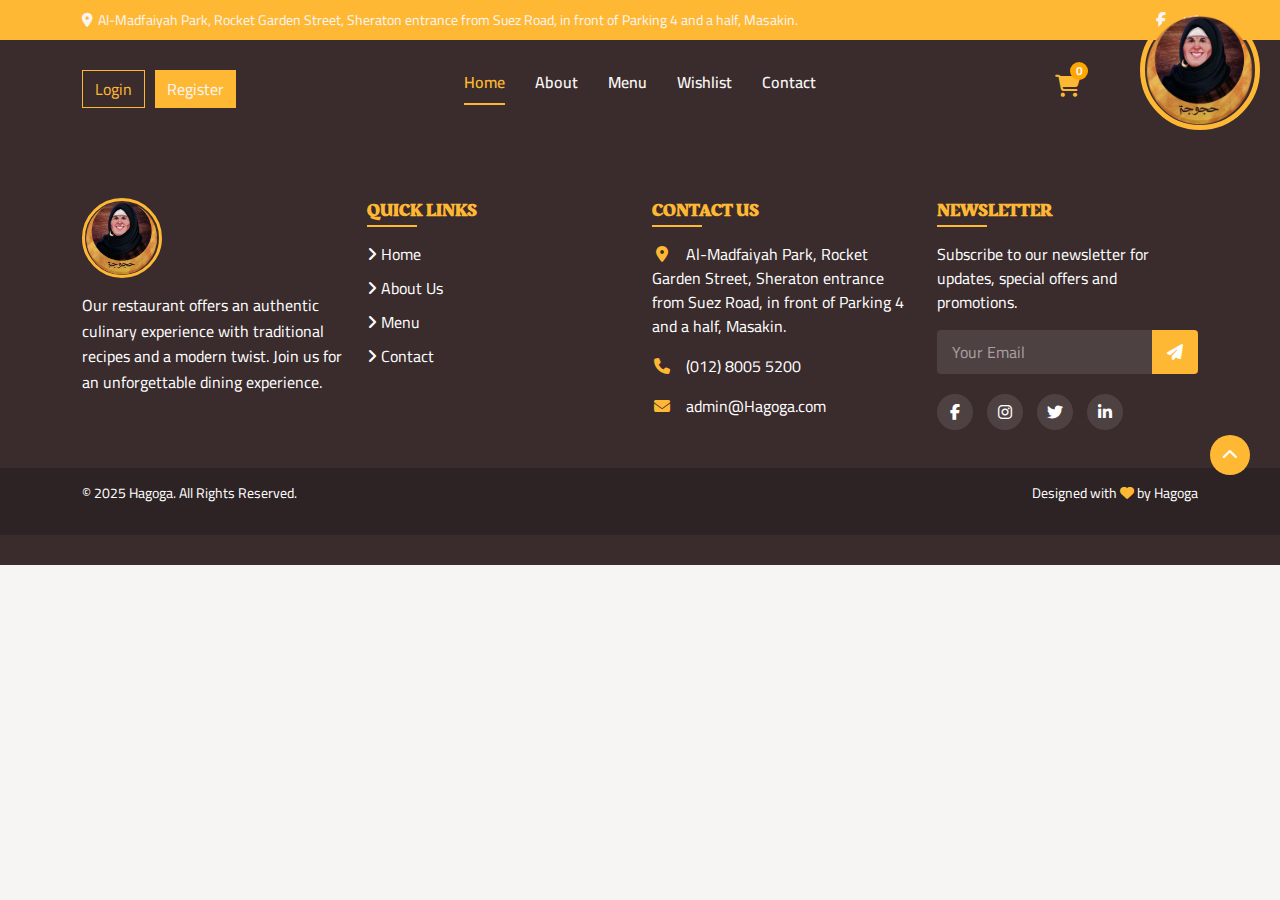
==== index.html @ effbf5b8 "added auth system, header and footer" ====
<!DOCTYPE html>
<html lang="en">
<head>
    <meta charset="UTF-8">
    <meta name="viewport" content="width=device-width, initial-scale=1.0">
    <title>Hagoga</title>
    <!-- Bootstrap CSS -->
    <link href="https://cdn.jsdelivr.net/npm/bootstrap@5.3.0-alpha1/dist/css/bootstrap.min.css" rel="stylesheet">
    <!-- Font Awesome -->
    <link rel="stylesheet" href="https://cdnjs.cloudflare.com/ajax/libs/font-awesome/6.4.0/css/all.min.css">
    <link rel="stylesheet" href="styles/index.css">
</head>
<body>
    <!-- Top Bar with Location and Social Icons -->
    <div class="top-bar">
        <div class="container">
            <div class="row align-items-center">
                <div class="col-md-10 col-sm-9 col-8">
                    <div class="location">
                        <i class="fas fa-map-marker-alt"></i>
                        <span>Al-Madfaiyah Park, Rocket Garden Street, Sheraton entrance from Suez Road, in front of Parking 4 and a half, Masakin.</span>
                    </div>
                </div>
                <div class="col-md-2 col-sm-3 col-4 text-end">
                    <div class="social-icons">
                        <a href="#"><i class="fab fa-facebook-f"></i></a>
                        <a href="#"><i class="fab fa-instagram"></i></a>
                    </div>
                </div>
            </div>
        </div>
    </div>

    <!-- Main Navigation -->
    <div class="main-nav">
      <div class="container">
          <div class="row">
              <div class="col-md-3 col-sm-12 text-start">
                  <div class="auth-buttons d-flex justify-content-md-start justify-content-center mb-md-0 mb-2">
                      <button class="btn home-login-btn">Login</button>
                      <button class="btn home-register-btn">Register</button>
                  </div>
              </div>
              <div class="col-md-6 col-sm-12 text-center position-relative">
                  <ul class="nav-links">
                      <li><a href="index.html" class="active">Home</a></li>
                      <li><a href="about.html">About</a></li>
                      <li><a href="menu.html">Menu</a></li>
                      <li><a href="wishlist.html">Wishlist</a></li>
                      <li><a href="#contact">Contact</a></li>
                  </ul>
              </div>
              <div class="col-md-3 col-sm-12 text-end">
                  <div class="d-flex justify-content-center mt-md-0 mt-2 utils-container">
                      <div class="cart-container">
                          <a href="checkout.html" class="cart-icon">
                              <i class="fas fa-shopping-cart"></i>
                              <span class="cart-count">0</span>
                          </a>
                      </div>
                  </div>
              </div>
          </div>
      </div>
        
        <!-- Logo positioned absolutely -->
        <div class="logo-container">
            <img src="assets/images/unnamed.png" alt="Restaurant Logo" class="logo-img">
        </div>
    </div>

    <footer class="footer">
      <div class="container">
          <div class="row">
              <!-- Logo and About -->
              <div class="col-lg-3 col-md-6 footer-column">
                  <div class="text-center text-md-start">
                      <img src="assets/images/unnamed.png" alt="Restaurant Logo" class="footer-logo">
                      <div class="footer-about">
                          Our restaurant offers an authentic culinary experience with traditional recipes and a modern twist. Join us for an unforgettable dining experience.
                      </div>
                  </div>
              </div>

              <!-- Quick Links -->
              <div class="col-lg-3 col-md-6 footer-column">
                  <h4 class="footer-heading">Quick Links</h4>
                  <ul class="footer-links">
                      <li><a href="#"><i class="fas fa-angle-right"></i> Home</a></li>
                      <li><a href="#"><i class="fas fa-angle-right"></i> About Us</a></li>
                      <li><a href="#"><i class="fas fa-angle-right"></i> Menu</a></li>
                      <li><a href="#"><i class="fas fa-angle-right"></i> Contact</a></li>
                  </ul>
              </div>

              <!-- Contact Information -->
              <div class="col-lg-3 col-md-6 footer-column">
                  <h4 class="footer-heading">Contact Us</h4>
                  <div class="contact-info">
                      <p>
                          <i class="fas fa-map-marker-alt"></i> Al-Madfaiyah Park, Rocket Garden Street, Sheraton entrance from Suez Road, in front of Parking 4 and a half, Masakin.
                      </p>
                      <p>
                          <i class="fas fa-phone"></i> (012) 8005 5200
                      </p>
                      <p>
                          <i class="fas fa-envelope"></i> admin@Hagoga.com
                      </p>
                  </div>
              </div>

              <!-- Newsletter -->
              <div class="col-lg-3 col-md-6 footer-column">
                  <h4 class="footer-heading">Newsletter</h4>
                  <p>Subscribe to our newsletter for updates, special offers and promotions.</p>
                  <div class="newsletter-form">
                      <input type="email" placeholder="Your Email">
                      <button type="submit"><i class="fas fa-paper-plane"></i></button>
                  </div>
                  <div class="social-links">
                      <a href="#"><i class="fab fa-facebook-f"></i></a>
                      <a href="#"><i class="fab fa-instagram"></i></a>
                      <a href="#"><i class="fab fa-twitter"></i></a>
                      <a href="#"><i class="fab fa-linkedin-in"></i></a>
                  </div>
              </div>
          </div>
      </div>

      <!-- Copyright Section -->
      <div class="copyright">
          <div class="container">
              <div class="row">
                  <div class="col-md-6 text-center text-md-start">
                      <p>&copy; 2025 Hagoga. All Rights Reserved.</p>
                  </div>
                  <div class="col-md-6 text-center text-md-end">
                      <p>Designed with <i class="fas fa-heart" style="color: var(--color-accent);"></i> by Hagoga</p>
                  </div>
              </div>
          </div>
      </div>

      <!-- Back to Top Button -->
      <a href="#" class="back-to-top">
          <i class="fas fa-chevron-up"></i>
      </a>
  </footer>

    <!-- Bootstrap JS Bundle with Popper -->
    <script src="https://cdn.jsdelivr.net/npm/bootstrap@5.3.0-alpha1/dist/js/bootstrap.bundle.min.js"></script>
</body>
</html>
---- styles/index.css ----
:root{
    --color-text: #262117;
    --color-background: #F7F5F3;
    --color-accent: #FFB833;
    --color-accent-dark: #FFA500;
    --color-secondary: #3A2C2D;
}

@font-face {
    font-family: 'Rakkas';
    src: url('../assets/fonts/Rakkas-Regular.ttf') format('truetype');
}

@font-face {
    font-family: 'Cairo';
    src: url('../assets/fonts/Cairo-VariableFont.ttf') format('truetype');
}

/* Top bar styles */
.top-bar {
    background-color: var(--color-accent);
    color: var(--color-background);
    padding: 8px 0;
    font-size: 14px;
}

.top-bar .location {
    display: flex;
    align-items: center;
}

.top-bar .location i {
    margin-right: 5px;
}

.top-bar .social-icons a {
    color: var(--color-background);
    margin-left: 15px;
    font-size: 16px;
}

/* Main navigation styles */
.main-nav {
    background-color: var(--color-secondary);
    padding: 30px 0;
    position: relative;
}

.nav-links {
    display: flex;
    justify-content: center;
    align-items: center;
    list-style: none;
    margin: 0;
    padding: 0;
}

.nav-links li {
    margin: 0 15px;
}

.nav-links a {
    color: var(--color-background);
    text-decoration: none;
    font-weight: 600;
    font-size: 16px;
    transition: color 0.3s;
}

.nav-links a:hover {
    color: var(--color-accent);
}

.nav-links a.active {
    color: var(--color-accent);
    position: relative;
}

.nav-links a.active::after {
    content: '';
    position: absolute;
    bottom: -8px;
    left: 0;
    width: 100%;
    height: 2px;
    background-color: var(--color-accent);
}

/* Authentication buttons */
.auth-buttons .btn {
    margin-right: 10px;
    border-radius: 0;
}

.home-login-btn {
    border: 1px solid var(--color-accent);
    color: var(--color-accent);
    background-color: transparent;
    border-radius: 8px;
}

.home-register-btn {
    background-color: var(--color-accent);
    color: var(--color-background);
    border: none;
    border-radius: 8px;
}

/* Logo styling */
.logo-container {
    position: absolute;
    right: 20px;
    top: -30px;
    z-index: 10;
}

.logo-img {
    width: 120px;
    height: 120px;
    border-radius: 50%;
    border: 5px solid var(--color-accent);
    object-fit: cover;
}

/* Responsive styles */
@media (max-width: 992px) {
    .nav-links {
        justify-content: flex-start;
    }

    .logo-container {
        right: 10px;
        top: -20px;
    }

    .logo-img {
        width: 70px;
        height: 70px;
    }
}

@media (max-width: 768px) {
    .top-bar {
        font-size: 12px;
    }

    .nav-links li {
        margin: 0 8px;
    }

    .nav-links a {
        font-size: 14px;
    }

    .auth-buttons .btn {
        font-size: 14px;
        padding: 5px 10px;
    }
}

@media (max-width: 576px) {
    .top-bar .location {
        font-size: 11px;
    }

    .nav-links {
        flex-wrap: wrap;
        justify-content: center;
    }

    .nav-links li {
        margin: 5px;
    }

    .auth-buttons {
        margin-top: 10px;
        display: flex;
        justify-content: center;
    }

    .logo-container {
        position: relative;
        display: flex;
        justify-content: center;
        top: 0;
        right: 0;
        margin-bottom: 10px;
    }
}

.auth-body {
    background: url('../assets/images/bg.jpg') center/cover no-repeat;
    margin: 0;
    padding: 0;
    display: flex;
    align-items: center;
    justify-content: center;
    height: 100vh;
    width: 100%;
}

body {
    font-family: 'Cairo', sans-serif;
    background-color: var(--color-background);
    color: var(--color-text);
    margin: 0;
    padding: 0;
}

h1, h2, h3, h4, h5, h6 {
    font-family: 'Rakkas', cursive;
    color: var(--color-secondary);
}

.footer {
    background-color: var(--color-secondary);
    color: white;
    padding: 60px 0 30px;
    position: relative;
}

.footer-logo {
    width: 80px;
    height: 80px;
    border-radius: 50%;
    border: 3px solid var(--color-accent);
    object-fit: cover;
    margin-bottom: 15px;
}

.footer-heading {
    color: var(--color-accent);
    font-weight: 700;
    margin-bottom: 20px;
    font-size: 18px;
    text-transform: uppercase;
    position: relative;
    display: inline-block;
}

.footer-heading::after {
    content: '';
    position: absolute;
    bottom: -5px;
    left: 0;
    width: 50px;
    height: 2px;
    background-color: var(--color-accent);
}

.footer-links {
    list-style: none;
    padding: 0;
    margin: 0;
}

.footer-links li {
    margin-bottom: 10px;
}

.footer-links a {
    color: white;
    text-decoration: none;
    transition: color 0.3s;
}

.footer-links a:hover {
    color: var(--color-accent);
    text-decoration: none;
}

.contact-info {
    margin-bottom: 20px;
}

.contact-info i {
    color: var(--color-accent);
    margin-right: 10px;
    width: 20px;
    text-align: center;
}

.social-links {
    margin-top: 20px;
}

.social-links a {
    display: inline-block;
    width: 36px;
    height: 36px;
    background-color: rgba(255, 255, 255, 0.1);
    color: white;
    border-radius: 50%;
    text-align: center;
    line-height: 36px;
    margin-right: 10px;
    transition: all 0.3s;
}

.social-links a:hover {
    background-color: var(--color-accent);
    color: var(--color-secondary);
}

.copyright {
    background-color: rgba(0, 0, 0, 0.2);
    padding: 15px 0;
    margin-top: 30px;
    font-size: 14px;
}

.back-to-top {
    position: absolute;
    right: 30px;
    bottom: 90px;
    width: 40px;
    height: 40px;
    background-color: var(--color-accent);
    color: white;
    border-radius: 50%;
    display: flex;
    justify-content: center;
    align-items: center;
    cursor: pointer;
    transition: all 0.3s;
    text-decoration: none;
}

.back-to-top:hover {
    background-color: var(--color-accent-dark);
    transform: translateY(-5px);
}

.footer-about {
    margin-bottom: 20px;
    line-height: 1.6;
}

.newsletter-form {
    position: relative;
    margin-top: 15px;
}

.newsletter-form input {
    width: 100%;
    padding: 10px 15px;
    border: none;
    border-radius: 4px;
    background-color: rgba(255, 255, 255, 0.1);
    color: white;
}

.newsletter-form input::placeholder {
    color: rgba(255, 255, 255, 0.5);
}

.newsletter-form button {
    position: absolute;
    right: 0;
    top: 0;
    height: 100%;
    padding: 0 15px;
    background-color: var(--color-accent);
    border: none;
    border-top-right-radius: 4px;
    border-bottom-right-radius: 4px;
    color: white;
    cursor: pointer;
    transition: background-color 0.3s;
}

.newsletter-form button:hover {
    background-color: var(--color-accent-dark);
}

@media (max-width: 768px) {
    .footer-column {
        margin-bottom: 30px;
    }
    
    .back-to-top {
        right: 15px;
        bottom: 80px;
    }
}

/* Cart icon styling */
.cart-container {
    position: relative;
}

.cart-icon {
    color: var(--color-accent);
    font-size: 22px;
    cursor: pointer;
    transition: color 0.3s;
}

.cart-icon:hover {
    color: var(--color-accent);
}

.cart-count {
    position: absolute;
    top: -8px;
    right: -8px;
    background-color: var(--color-accent-dark);
    color: var(--color-background);
    font-size: 12px;
    width: 18px;
    height: 18px;
    border-radius: 50%;
    display: flex;
    justify-content: center;
    align-items: center;
    font-weight: bold;
}
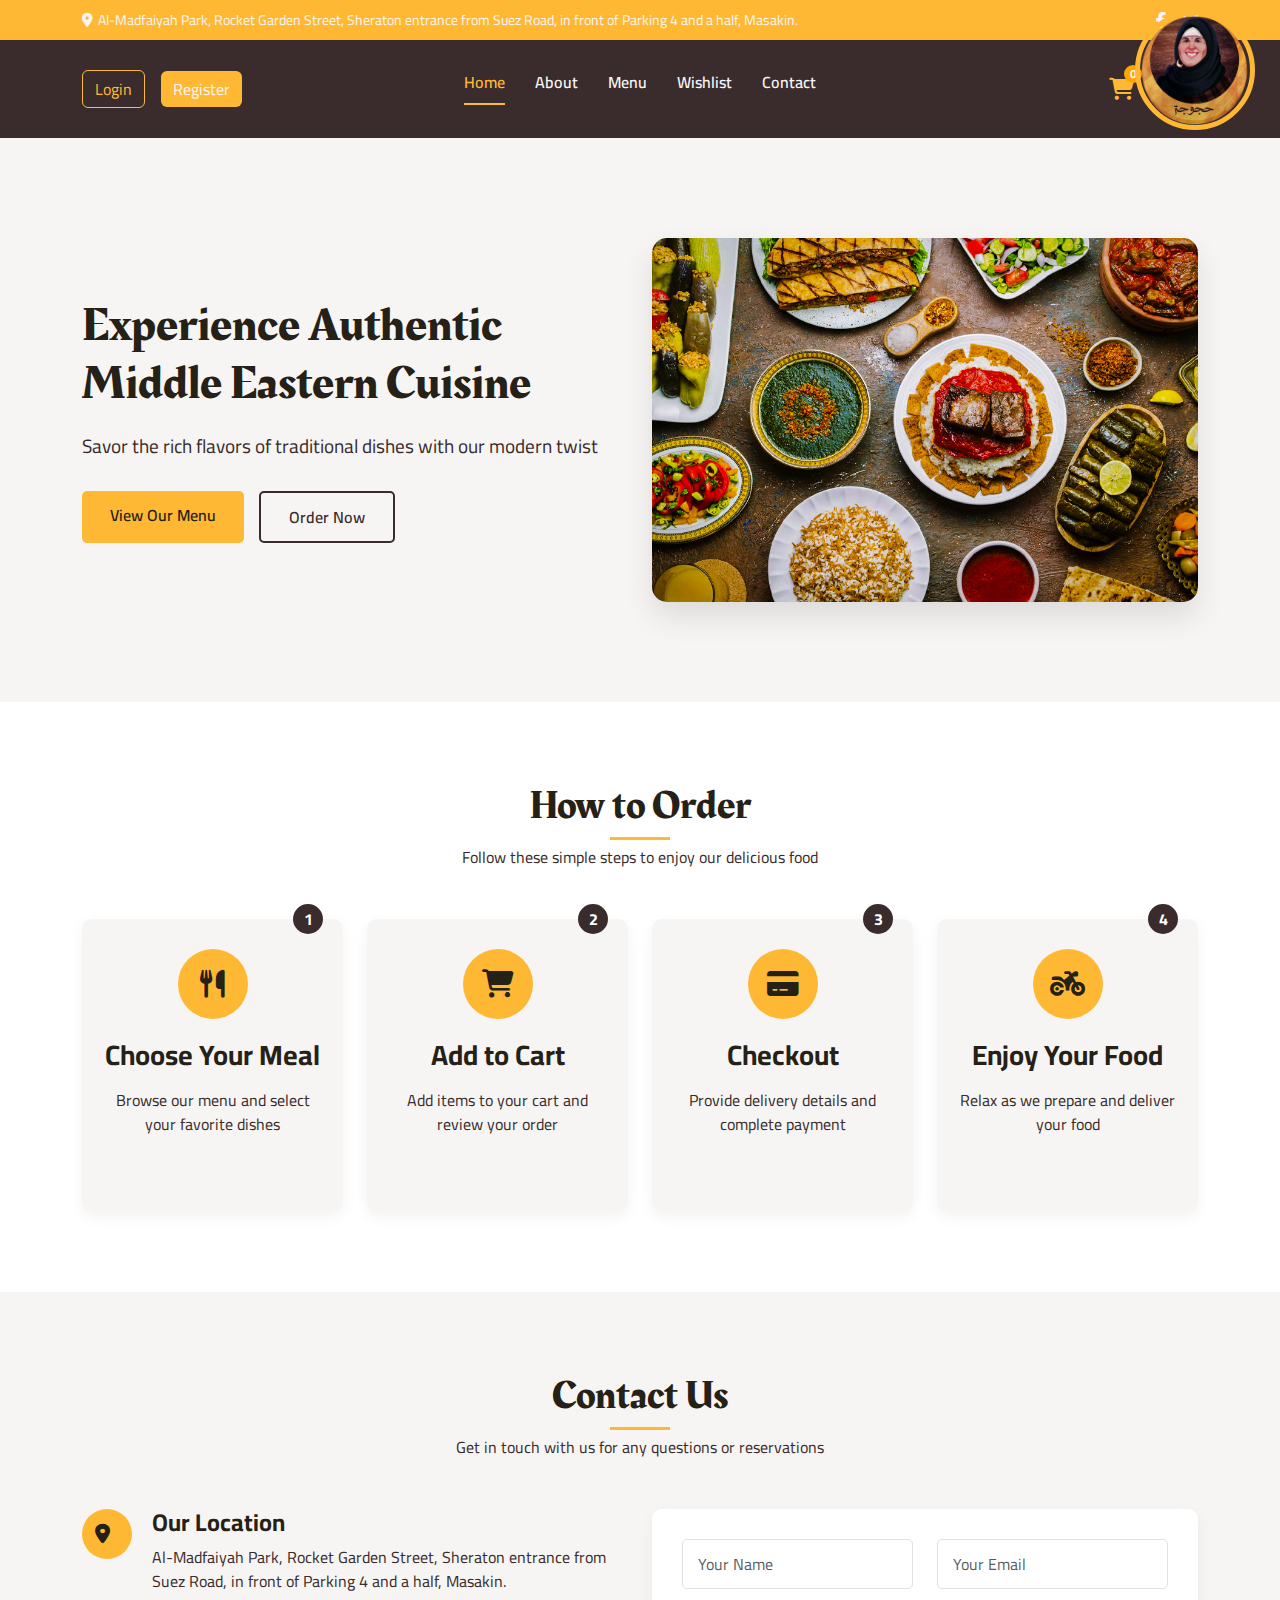
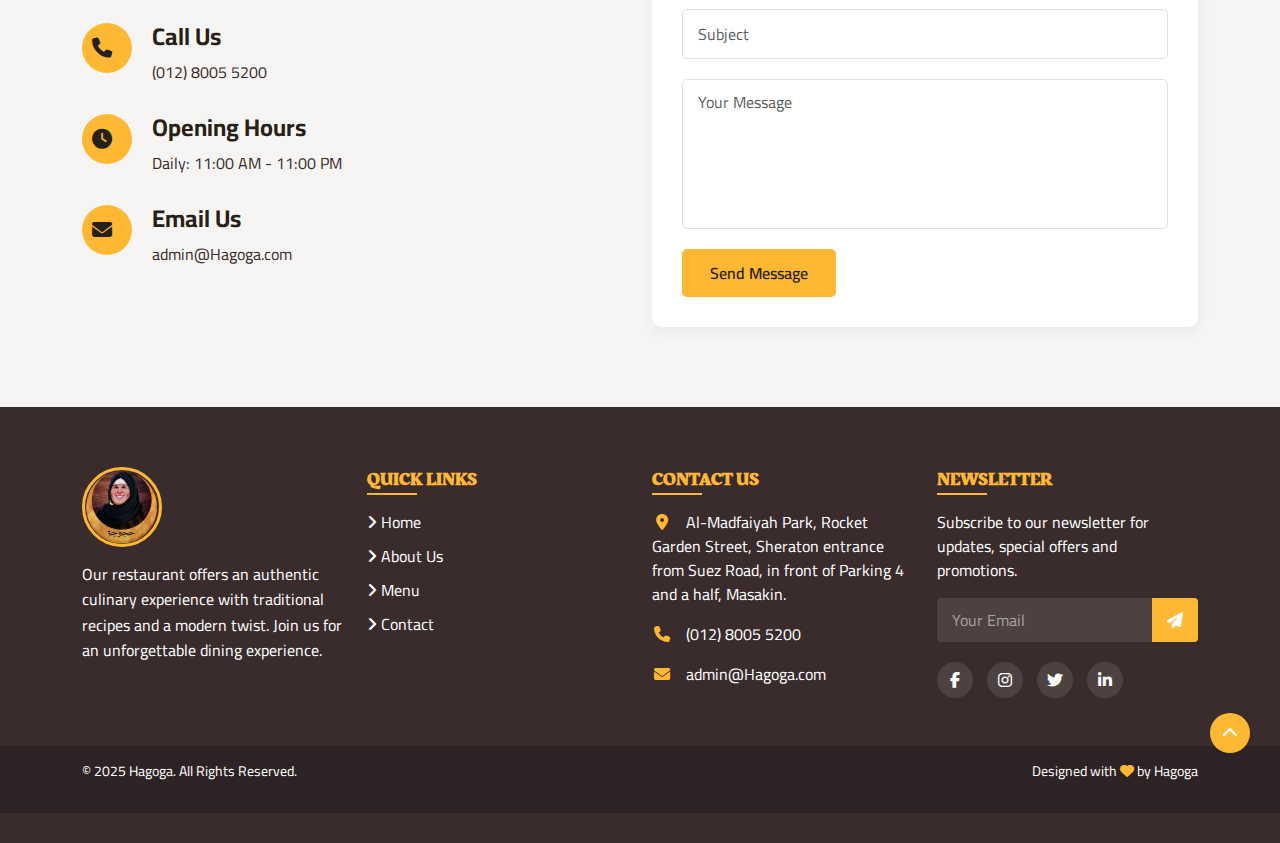
==== commit 0ca1e51b: "Added checkout, menu and wishlist" ====
--- a/index.html
+++ b/index.html
@@ -1,153 +1,333 @@
 <!DOCTYPE html>
 <html lang="en">
-<head>
-    <meta charset="UTF-8">
-    <meta name="viewport" content="width=device-width, initial-scale=1.0">
-    <title>Hagoga</title>
-    <!-- Bootstrap CSS -->
-    <link href="https://cdn.jsdelivr.net/npm/bootstrap@5.3.0-alpha1/dist/css/bootstrap.min.css" rel="stylesheet">
-    <!-- Font Awesome -->
-    <link rel="stylesheet" href="https://cdnjs.cloudflare.com/ajax/libs/font-awesome/6.4.0/css/all.min.css">
-    <link rel="stylesheet" href="styles/index.css">
-</head>
-<body>
-    <!-- Top Bar with Location and Social Icons -->
-    <div class="top-bar">
+    <head>
+        <meta charset="UTF-8">
+        <meta name="viewport" content="width=device-width, initial-scale=1.0">
+        <title>Hagoga</title>
+        <!-- Bootstrap CSS -->
+        <link href="https://cdn.jsdelivr.net/npm/bootstrap@5.3.0-alpha1/dist/css/bootstrap.min.css" rel="stylesheet">
+        <!-- Font Awesome -->
+        <link rel="stylesheet" href="https://cdnjs.cloudflare.com/ajax/libs/font-awesome/6.4.0/css/all.min.css">
+        <link rel="stylesheet" href="styles/index.css">
+    </head>
+    <body>
+        <!-- Top Bar with Location and Social Icons -->
+        <div class="top-bar">
+            <div class="container">
+                <div class="row align-items-center">
+                    <div class="col-md-10 col-sm-9 col-8">
+                        <div class="location">
+                            <i class="fas fa-map-marker-alt"></i>
+                            <span>Al-Madfaiyah Park, Rocket Garden Street, Sheraton entrance from Suez Road, in front of Parking 4 and a half, Masakin.</span>
+                        </div>
+                    </div>
+                    <div class="col-md-2 col-sm-3 col-4 text-end">
+                        <div class="social-icons">
+                            <a href="#"><i class="fab fa-facebook-f"></i></a>
+                            <a href="#"><i class="fab fa-instagram"></i></a>
+                        </div>
+                    </div>
+                </div>
+            </div>
+        </div>
+        <!-- Main Navigation -->
+        <header class="main-nav">
+            <div class="container">
+                <div class="row">
+                    <div class="col-md-3 col-sm-6 text-start">
+                        <div class="auth-buttons d-flex justify-content-md-start justify-content-start mb-md-0 mb-2">
+                            <a href="login.html" class="btn home-login-btn rounded">Login</a>
+                            <a href="register.html" class="btn home-register-btn rounded">Register</a>
+                        </div>
+                    </div>
+                    <div class="col-md-6 col-sm-12 text-center position-relative d-none d-md-block">
+                        <ul class="nav-links">
+                            <li><a href="index.html" class="active">Home</a></li>
+                            <li><a href="about.html">About</a></li>
+                            <li><a href="menu.html">Menu</a></li>
+                            <li><a href="wishlist.html">Wishlist</a></li>
+                            <li><a href="#contact">Contact</a></li>
+                        </ul>
+                    </div>
+                    <div class="col-md-3 col-sm-6 text-end d-flex justify-content-end align-items-center">
+                        <div class="cart-container">
+                            <a href="checkout.html" class="cart-icon">
+                                <i class="fas fa-shopping-cart"></i>
+                                <span class="cart-count"></span>
+                            </a>
+                        </div>
+                        <button class="mobile-menu-toggle d-md-none">
+                            <i class="fas fa-bars"></i>
+                        </button>
+                    </div>
+                </div>
+            </div>
+            
+            <!-- Mobile Menu Overlay -->
+            <div class="mobile-menu-overlay">
+                <div class="mobile-menu-container">
+                    <div class="mobile-menu-header">
+                        <img src="assets/images/unnamed.png" alt="Restaurant Logo" class="mobile-logo">
+                        <button class="mobile-menu-close">
+                            <i class="fas fa-times"></i>
+                        </button>
+                    </div>
+                    <ul class="mobile-menu-links">
+                        <li><a href="index.html">Home</a></li>
+                        <li><a href="about.html">About</a></li>
+                        <li><a href="menu.html">Menu</a></li>
+                        <li><a href="wishlist.html">Wishlist</a></li>
+                        <li><a href="#contact">Contact</a></li>
+                    </ul>
+                </div>
+            </div>
+            
+            <!-- Logo -->
+            <div class="logo-container">
+                <img src="assets/images/unnamed.png" alt="Restaurant Logo" class="logo-img">
+            </div>
+        </header>
+
+            <!-- Hero Section -->
+        <section class="hero-section">
+            <div class="container">
+                <div class="row align-items-center">
+                    <div class="col-lg-6 col-md-12">
+                        <div class="hero-content">
+                            <h1 class="hero-title">Experience Authentic Middle Eastern Cuisine</h1>
+                            <p class="hero-subtitle">Savor the rich flavors of traditional dishes with our modern twist</p>
+                            <div class="hero-buttons">
+                                <a href="menu.html" class="btn primary-btn">View Our Menu</a>
+                                <a href="#order-steps" class="btn secondary-btn">Order Now</a>
+                            </div>
+                        </div>
+                    </div>
+                    <div class="col-lg-6 col-md-12">
+                        <div class="hero-image">
+                            <img src="assets/images/Top-Traditional-Egyptian-Food-Drinks.jpg" alt="Delicious Middle Eastern Food" class="img-fluid">
+                        </div>
+                    </div>
+                </div>
+            </div>
+        </section>
+
+        <!-- Steps to Order Section -->
+        <section id="order-steps" class="order-steps-section">
+            <div class="container">
+                <div class="section-title">
+                    <h2>How to Order</h2>
+                    <p>Follow these simple steps to enjoy our delicious food</p>
+                </div>
+                <div class="row">
+                    <div class="col-lg-3 col-md-6">
+                        <div class="step-card">
+                            <div class="step-icon">
+                                <i class="fas fa-utensils"></i>
+                            </div>
+                            <div class="step-number">1</div>
+                            <h3>Choose Your Meal</h3>
+                            <p>Browse our menu and select your favorite dishes</p>
+                        </div>
+                    </div>
+                    <div class="col-lg-3 col-md-6">
+                        <div class="step-card">
+                            <div class="step-icon">
+                                <i class="fas fa-shopping-cart"></i>
+                            </div>
+                            <div class="step-number">2</div>
+                            <h3>Add to Cart</h3>
+                            <p>Add items to your cart and review your order</p>
+                        </div>
+                    </div>
+                    <div class="col-lg-3 col-md-6">
+                        <div class="step-card">
+                            <div class="step-icon">
+                                <i class="fas fa-credit-card"></i>
+                            </div>
+                            <div class="step-number">3</div>
+                            <h3>Checkout</h3>
+                            <p>Provide delivery details and complete payment</p>
+                        </div>
+                    </div>
+                    <div class="col-lg-3 col-md-6">
+                        <div class="step-card">
+                            <div class="step-icon">
+                                <i class="fas fa-motorcycle"></i>
+                            </div>
+                            <div class="step-number">4</div>
+                            <h3>Enjoy Your Food</h3>
+                            <p>Relax as we prepare and deliver your food</p>
+                        </div>
+                    </div>
+                </div>
+            </div>
+        </section>
+
+        <!-- Contact Us Section -->
+        <section id="contact" class="contact-section">
+            <div class="container">
+                <div class="section-title">
+                    <h2>Contact Us</h2>
+                    <p>Get in touch with us for any questions or reservations</p>
+                </div>
+                <div class="row">
+                    <div class="col-lg-6">
+                        <div class="contact-info">
+                            <div class="contact-item">
+                                <div class="icon">
+                                    <i class="fas fa-map-marker-alt"></i>
+                                </div>
+                                <div class="info">
+                                    <h4>Our Location</h4>
+                                    <p>Al-Madfaiyah Park, Rocket Garden Street, Sheraton entrance from Suez Road, in front of Parking 4 and a half, Masakin.</p>
+                                </div>
+                            </div>
+                            <div class="contact-item">
+                                <div class="icon">
+                                    <i class="fas fa-phone"></i>
+                                </div>
+                                <div class="info">
+                                    <h4>Call Us</h4>
+                                    <p>(012) 8005 5200</p>
+                                </div>
+                            </div>
+                            <div class="contact-item">
+                                <div class="icon">
+                                    <i class="fas fa-clock"></i>
+                                </div>
+                                <div class="info">
+                                    <h4>Opening Hours</h4>
+                                    <p>Daily: 11:00 AM - 11:00 PM</p>
+                                </div>
+                            </div>
+                            <div class="contact-item">
+                                <div class="icon">
+                                    <i class="fas fa-envelope"></i>
+                                </div>
+                                <div class="info">
+                                    <h4>Email Us</h4>
+                                    <p>admin@Hagoga.com</p>
+                                </div>
+                            </div>
+                        </div>
+                    </div>
+                    <div class="col-lg-6">
+                        <div class="contact-form">
+                            <form id="contact-form">
+                                <div class="row">
+                                    <div class="col-md-6">
+                                        <div class="form-group">
+                                            <input type="text" class="form-control" placeholder="Your Name" required>
+                                        </div>
+                                    </div>
+                                    <div class="col-md-6">
+                                        <div class="form-group">
+                                            <input type="email" class="form-control" placeholder="Your Email" required>
+                                        </div>
+                                    </div>
+                                    <div class="col-md-12">
+                                        <div class="form-group">
+                                            <input type="text" class="form-control" placeholder="Subject">
+                                        </div>
+                                    </div>
+                                    <div class="col-md-12">
+                                        <div class="form-group">
+                                            <textarea class="form-control" rows="5" placeholder="Your Message" required></textarea>
+                                        </div>
+                                    </div>
+                                    <div class="col-md-12">
+                                        <button type="submit" class="btn primary-btn">Send Message</button>
+                                    </div>
+                                </div>
+                            </form>
+                        </div>
+                    </div>
+                </div>
+            </div>
+        </section>
+
+        <footer class="footer">
         <div class="container">
-            <div class="row align-items-center">
-                <div class="col-md-10 col-sm-9 col-8">
-                    <div class="location">
-                        <i class="fas fa-map-marker-alt"></i>
-                        <span>Al-Madfaiyah Park, Rocket Garden Street, Sheraton entrance from Suez Road, in front of Parking 4 and a half, Masakin.</span>
-                    </div>
-                </div>
-                <div class="col-md-2 col-sm-3 col-4 text-end">
-                    <div class="social-icons">
+            <div class="row">
+                <!-- Logo and About -->
+                <div class="col-lg-3 col-md-6 footer-column">
+                    <div class="text-center text-md-start">
+                        <img src="assets/images/unnamed.png" alt="Restaurant Logo" class="footer-logo">
+                        <div class="footer-about">
+                            Our restaurant offers an authentic culinary experience with traditional recipes and a modern twist. Join us for an unforgettable dining experience.
+                        </div>
+                    </div>
+                </div>
+
+                <!-- Quick Links -->
+                <div class="col-lg-3 col-md-6 footer-column">
+                    <h4 class="footer-heading">Quick Links</h4>
+                    <ul class="footer-links">
+                        <li><a href="index.html"><i class="fas fa-angle-right"></i> Home</a></li>
+                        <li><a href="about.html"><i class="fas fa-angle-right"></i> About Us</a></li>
+                        <li><a href="menu.html"><i class="fas fa-angle-right"></i> Menu</a></li>
+                        <li><a href="#contact"><i class="fas fa-angle-right"></i> Contact</a></li>
+                    </ul>
+                </div>
+
+                <!-- Contact Information -->
+                <div class="col-lg-3 col-md-6 footer-column">
+                    <h4 class="footer-heading">Contact Us</h4>
+                    <div class="contact-info">
+                        <p>
+                            <i class="fas fa-map-marker-alt"></i> Al-Madfaiyah Park, Rocket Garden Street, Sheraton entrance from Suez Road, in front of Parking 4 and a half, Masakin.
+                        </p>
+                        <p>
+                            <i class="fas fa-phone"></i> (012) 8005 5200
+                        </p>
+                        <p>
+                            <i class="fas fa-envelope"></i> admin@Hagoga.com
+                        </p>
+                    </div>
+                </div>
+
+                <!-- Newsletter -->
+                <div class="col-lg-3 col-md-6 footer-column">
+                    <h4 class="footer-heading">Newsletter</h4>
+                    <p>Subscribe to our newsletter for updates, special offers and promotions.</p>
+                    <div class="newsletter-form">
+                        <input type="email" placeholder="Your Email">
+                        <button type="submit"><i class="fas fa-paper-plane"></i></button>
+                    </div>
+                    <div class="social-links">
                         <a href="#"><i class="fab fa-facebook-f"></i></a>
                         <a href="#"><i class="fab fa-instagram"></i></a>
+                        <a href="#"><i class="fab fa-twitter"></i></a>
+                        <a href="#"><i class="fab fa-linkedin-in"></i></a>
                     </div>
                 </div>
             </div>
         </div>
-    </div>
-
-    <!-- Main Navigation -->
-    <div class="main-nav">
-      <div class="container">
-          <div class="row">
-              <div class="col-md-3 col-sm-12 text-start">
-                  <div class="auth-buttons d-flex justify-content-md-start justify-content-center mb-md-0 mb-2">
-                      <button class="btn home-login-btn">Login</button>
-                      <button class="btn home-register-btn">Register</button>
-                  </div>
-              </div>
-              <div class="col-md-6 col-sm-12 text-center position-relative">
-                  <ul class="nav-links">
-                      <li><a href="index.html" class="active">Home</a></li>
-                      <li><a href="about.html">About</a></li>
-                      <li><a href="menu.html">Menu</a></li>
-                      <li><a href="wishlist.html">Wishlist</a></li>
-                      <li><a href="#contact">Contact</a></li>
-                  </ul>
-              </div>
-              <div class="col-md-3 col-sm-12 text-end">
-                  <div class="d-flex justify-content-center mt-md-0 mt-2 utils-container">
-                      <div class="cart-container">
-                          <a href="checkout.html" class="cart-icon">
-                              <i class="fas fa-shopping-cart"></i>
-                              <span class="cart-count">0</span>
-                          </a>
-                      </div>
-                  </div>
-              </div>
-          </div>
-      </div>
-        
-        <!-- Logo positioned absolutely -->
-        <div class="logo-container">
-            <img src="assets/images/unnamed.png" alt="Restaurant Logo" class="logo-img">
+
+        <!-- Copyright Section -->
+        <div class="copyright">
+            <div class="container">
+                <div class="row">
+                    <div class="col-md-6 text-center text-md-start">
+                        <p>&copy; 2025 Hagoga. All Rights Reserved.</p>
+                    </div>
+                    <div class="col-md-6 text-center text-md-end">
+                        <p>Designed with <i class="fas fa-heart" style="color: var(--color-accent);"></i> by Hagoga</p>
+                    </div>
+                </div>
+            </div>
         </div>
-    </div>
-
-    <footer class="footer">
-      <div class="container">
-          <div class="row">
-              <!-- Logo and About -->
-              <div class="col-lg-3 col-md-6 footer-column">
-                  <div class="text-center text-md-start">
-                      <img src="assets/images/unnamed.png" alt="Restaurant Logo" class="footer-logo">
-                      <div class="footer-about">
-                          Our restaurant offers an authentic culinary experience with traditional recipes and a modern twist. Join us for an unforgettable dining experience.
-                      </div>
-                  </div>
-              </div>
-
-              <!-- Quick Links -->
-              <div class="col-lg-3 col-md-6 footer-column">
-                  <h4 class="footer-heading">Quick Links</h4>
-                  <ul class="footer-links">
-                      <li><a href="#"><i class="fas fa-angle-right"></i> Home</a></li>
-                      <li><a href="#"><i class="fas fa-angle-right"></i> About Us</a></li>
-                      <li><a href="#"><i class="fas fa-angle-right"></i> Menu</a></li>
-                      <li><a href="#"><i class="fas fa-angle-right"></i> Contact</a></li>
-                  </ul>
-              </div>
-
-              <!-- Contact Information -->
-              <div class="col-lg-3 col-md-6 footer-column">
-                  <h4 class="footer-heading">Contact Us</h4>
-                  <div class="contact-info">
-                      <p>
-                          <i class="fas fa-map-marker-alt"></i> Al-Madfaiyah Park, Rocket Garden Street, Sheraton entrance from Suez Road, in front of Parking 4 and a half, Masakin.
-                      </p>
-                      <p>
-                          <i class="fas fa-phone"></i> (012) 8005 5200
-                      </p>
-                      <p>
-                          <i class="fas fa-envelope"></i> admin@Hagoga.com
-                      </p>
-                  </div>
-              </div>
-
-              <!-- Newsletter -->
-              <div class="col-lg-3 col-md-6 footer-column">
-                  <h4 class="footer-heading">Newsletter</h4>
-                  <p>Subscribe to our newsletter for updates, special offers and promotions.</p>
-                  <div class="newsletter-form">
-                      <input type="email" placeholder="Your Email">
-                      <button type="submit"><i class="fas fa-paper-plane"></i></button>
-                  </div>
-                  <div class="social-links">
-                      <a href="#"><i class="fab fa-facebook-f"></i></a>
-                      <a href="#"><i class="fab fa-instagram"></i></a>
-                      <a href="#"><i class="fab fa-twitter"></i></a>
-                      <a href="#"><i class="fab fa-linkedin-in"></i></a>
-                  </div>
-              </div>
-          </div>
-      </div>
-
-      <!-- Copyright Section -->
-      <div class="copyright">
-          <div class="container">
-              <div class="row">
-                  <div class="col-md-6 text-center text-md-start">
-                      <p>&copy; 2025 Hagoga. All Rights Reserved.</p>
-                  </div>
-                  <div class="col-md-6 text-center text-md-end">
-                      <p>Designed with <i class="fas fa-heart" style="color: var(--color-accent);"></i> by Hagoga</p>
-                  </div>
-              </div>
-          </div>
-      </div>
-
-      <!-- Back to Top Button -->
-      <a href="#" class="back-to-top">
-          <i class="fas fa-chevron-up"></i>
-      </a>
-  </footer>
-
-    <!-- Bootstrap JS Bundle with Popper -->
-    <script src="https://cdn.jsdelivr.net/npm/bootstrap@5.3.0-alpha1/dist/js/bootstrap.bundle.min.js"></script>
-</body>
+
+        <!-- Back to Top Button -->
+        <a href="#" class="back-to-top">
+            <i class="fas fa-chevron-up"></i>
+        </a>
+    </footer>
+
+        <script src="https://cdn.jsdelivr.net/npm/bootstrap@5.3.0-alpha1/dist/js/bootstrap.bundle.min.js"></script>
+        <script src="javascript/auth-controller.js"></script>
+        <script src="javascript/cart-utilities.js"></script>
+        <script src="javascript/nav.js"></script>
+        <script src="javascript/contact.js"></script>
+    </body>
 </html>
--- a/styles/index.css
+++ b/styles/index.css
@@ -86,10 +86,99 @@
     background-color: var(--color-accent);
 }
 
+.mobile-menu-toggle {
+    background: none;
+    border: none;
+    font-size: 24px;
+    color: var(--color-background);
+    cursor: pointer;
+}
+
+.mobile-menu-overlay {
+    position: fixed;
+    top: 0;
+    left: 0;
+    width: 100%;
+    height: 100%;
+    background-color: rgba(0,0,0,0.8);
+    z-index: 1000;
+    display: none;
+}
+
+.mobile-menu-container {
+    position: fixed;
+    top: 0;
+    right: -280px;
+    width: 280px;
+    height: 100%;
+    background-color: white;
+    z-index: 1001;
+    transition: right 0.3s ease;
+    padding: 20px;
+    overflow-y: auto;
+}
+
+.mobile-menu-header {
+    display: flex;
+    justify-content: space-between;
+    align-items: center;
+    margin-bottom: 30px;
+}
+
+.mobile-logo {
+    width: 80px;
+    height: auto;
+}
+
+.mobile-menu-close {
+    background: none;
+    border: none;
+    font-size: 24px;
+    color: var(--color-text);
+    cursor: pointer;
+}
+
+.mobile-menu-links {
+    list-style: none;
+    padding: 0;
+    margin: 0;
+}
+
+.mobile-menu-links li {
+    margin-bottom: 20px;
+}
+
+.mobile-menu-links li a {
+    color: var(--color-text);
+    text-decoration: none;
+    font-size: 18px;
+    font-weight: 600;
+    display: block;
+    padding: 10px 0;
+    border-bottom: 1px solid #eee;
+    transition: color 0.3s;
+}
+
+.mobile-menu-links li a:hover {
+    color: var(--color-accent);
+}
+
+.mobile-menu-open {
+    overflow: hidden;
+}
+
+.mobile-menu-open .mobile-menu-overlay {
+    display: block;
+}
+
+.mobile-menu-open .mobile-menu-container {
+    right: 0;
+}
+
 /* Authentication buttons */
-.auth-buttons .btn {
-    margin-right: 10px;
-    border-radius: 0;
+.auth-buttons {
+    display: flex;
+    align-items: center;
 }
 
 .home-login-btn {
@@ -97,6 +186,7 @@
     color: var(--color-accent);
     background-color: transparent;
     border-radius: 8px;
+    margin-right: 1rem;
 }
 
 .home-register-btn {
@@ -106,10 +196,34 @@
     border-radius: 8px;
 }
 
+.user-welcome {
+    color: var(--color-background);
+    margin-right: 10px;
+    font-weight: 600;
+    white-space: nowrap;
+    overflow: hidden;
+    text-overflow: ellipsis;
+}
+
+.btn-logout {
+    background-color: var(--color-accent);
+    color: var(--color-text);
+    padding: 5px 15px;
+    border: none;
+    border-radius: 8px;
+    transition: all 0.3s ease;
+    font-weight: 600;
+}
+
+.btn-logout:hover {
+    background-color: var(--color-accent-dark);
+    transform: translateY(-2px);
+}
+
 /* Logo styling */
 .logo-container {
     position: absolute;
-    right: 20px;
+    right: 25px;
     top: -30px;
     z-index: 10;
 }
@@ -122,6 +236,39 @@
     object-fit: cover;
 }
 
+/* Cart icon styling */
+.cart-container {
+    position: relative;
+    margin-right: 4rem;
+}
+
+.cart-icon {
+    color: var(--color-accent);
+    font-size: 22px;
+    cursor: pointer;
+    transition: color 0.3s;
+}
+
+.cart-icon:hover {
+    color: var(--color-accent);
+}
+
+.cart-count {
+    position: absolute;
+    top: -8px;
+    right: -8px;
+    background-color: var(--color-accent-dark);
+    color: var(--color-background);
+    font-size: 12px;
+    width: 18px;
+    height: 18px;
+    border-radius: 50%;
+    display: flex;
+    justify-content: center;
+    align-items: center;
+    font-weight: bold;
+}
+
 /* Responsive styles */
 @media (max-width: 992px) {
     .nav-links {
@@ -129,13 +276,17 @@
     }
 
     .logo-container {
-        right: 10px;
+        right: 15px;
         top: -20px;
     }
 
     .logo-img {
-        width: 70px;
-        height: 70px;
+        width: 80px;
+        height: 80px;
+    }
+    
+    .user-welcome {
+        max-width: 120px;
     }
 }
 
@@ -152,9 +303,24 @@
         font-size: 14px;
     }
 
-    .auth-buttons .btn {
+    .main-nav .container {
+        position: relative;
+    }
+    
+    .cart-container {
+        position: absolute;
+        right: 60px;
+        top: 10px;
+    }
+    
+    .user-welcome {
         font-size: 14px;
-        padding: 5px 10px;
+        max-width: 100px;
+    }
+    
+    .btn-logout {
+        font-size: 14px;
+        padding: 4px 12px;
     }
 }
 
@@ -174,8 +340,13 @@
 
     .auth-buttons {
         margin-top: 10px;
-        display: flex;
-        justify-content: center;
+        flex-direction: column;
+        align-items: flex-start;
+    }
+    
+    .user-welcome {
+        margin-bottom: 5px;
+        margin-right: 0;
     }
 
     .logo-container {
@@ -186,6 +357,15 @@
         right: 0;
         margin-bottom: 10px;
     }
+    
+    .logo-img {
+        width: 70px;
+        height: 70px;
+    }
+    
+    .mobile-menu-toggle {
+        margin-top: 10px;
+    }
 }
 
 .auth-body {
@@ -205,6 +385,7 @@
     color: var(--color-text);
     margin: 0;
     padding: 0;
+    scroll-behavior: smooth;
 }
 
 h1, h2, h3, h4, h5, h6 {
@@ -384,35 +565,277 @@
     }
 }
 
-/* Cart icon styling */
-.cart-container {
+/* Hero Section Styles */
+.hero-section {
+    background-color: var(--color-background);
+    padding: 100px 0;
     position: relative;
-}
-
-.cart-icon {
-    color: var(--color-accent);
-    font-size: 22px;
-    cursor: pointer;
-    transition: color 0.3s;
-}
-
-.cart-icon:hover {
-    color: var(--color-accent);
-}
-
-.cart-count {
+    overflow: hidden;
+}
+
+.hero-content {
+    padding: 30px 0;
+}
+
+.hero-title {
+    font-family: 'Rakkas', cursive;
+    font-size: 3rem;
+    color: var(--color-text);
+    margin-bottom: 20px;
+}
+
+.hero-subtitle {
+    font-family: 'Cairo', sans-serif;
+    font-size: 1.2rem;
+    color: var(--color-secondary);
+    margin-bottom: 30px;
+}
+
+.hero-buttons {
+    display: flex;
+    gap: 15px;
+    margin-top: 30px;
+}
+
+.primary-btn {
+    background-color: var(--color-accent);
+    color: var(--color-text);
+    padding: 12px 28px;
+    border: none;
+    border-radius: 5px;
+    font-family: 'Cairo', sans-serif;
+    font-weight: 600;
+    transition: all 0.3s ease;
+}
+
+.primary-btn:hover {
+    background-color: var(--color-accent-dark);
+    transform: translateY(-3px);
+}
+
+.secondary-btn {
+    background-color: transparent;
+    color: var(--color-secondary);
+    padding: 12px 28px;
+    border: 2px solid var(--color-secondary);
+    border-radius: 5px;
+    font-family: 'Cairo', sans-serif;
+    font-weight: 600;
+    transition: all 0.3s ease;
+}
+
+.secondary-btn:hover {
+    background-color: var(--color-secondary);
+    color: var(--color-background);
+    transform: translateY(-3px);
+}
+
+.hero-image img {
+    border-radius: 15px;
+    box-shadow: 0 15px 30px rgba(0, 0, 0, 0.1);
+}
+
+/* Steps to Order Section Styles */
+.order-steps-section {
+    background-color: #fff;
+    padding: 80px 0;
+}
+
+.section-title {
+    text-align: center;
+    margin-bottom: 50px;
+}
+
+.section-title h2 {
+    font-family: 'Rakkas', cursive;
+    font-size: 2.5rem;
+    color: var(--color-text);
+    margin-bottom: 15px;
+    position: relative;
+    display: inline-block;
+}
+
+.section-title h2:after {
+    content: '';
     position: absolute;
-    top: -8px;
-    right: -8px;
-    background-color: var(--color-accent-dark);
-    color: var(--color-background);
-    font-size: 12px;
-    width: 18px;
-    height: 18px;
+    width: 60px;
+    height: 3px;
+    background-color: var(--color-accent);
+    bottom: -10px;
+    left: 50%;
+    transform: translateX(-50%);
+}
+
+.section-title p {
+    font-family: 'Cairo', sans-serif;
+    color: var(--color-secondary);
+}
+
+.step-card {
+    background-color: var(--color-background);
+    border-radius: 10px;
+    padding: 30px 20px;
+    text-align: center;
+    box-shadow: 0 5px 15px rgba(0, 0, 0, 0.05);
+    margin-bottom: 30px;
+    position: relative;
+    transition: all 0.3s ease;
+    height: 100%;
+}
+
+.step-card:hover {
+    transform: translateY(-10px);
+    box-shadow: 0 15px 30px rgba(0, 0, 0, 0.1);
+}
+
+.step-icon {
+    width: 70px;
+    height: 70px;
+    background-color: var(--color-accent);
+    display: flex;
+    align-items: center;
+    justify-content: center;
     border-radius: 50%;
-    display: flex;
+    margin: 0 auto 20px;
+}
+
+.step-icon i {
+    font-size: 28px;
+    color: var(--color-text);
+}
+
+.step-number {
+    position: absolute;
+    top: -15px;
+    right: 20px;
+    background-color: var(--color-secondary);
+    color: #fff;
+    width: 30px;
+    height: 30px;
+    border-radius: 50%;
+    display: flex;
+    align-items: center;
     justify-content: center;
-    align-items: center;
-    font-weight: bold;
-}
-
+    font-family: 'Cairo', sans-serif;
+    font-weight: 700;
+}
+
+.step-card h3 {
+    font-family: 'Cairo', sans-serif;
+    font-weight: 700;
+    color: var(--color-text);
+    margin-bottom: 15px;
+}
+
+.step-card p {
+    font-family: 'Cairo', sans-serif;
+    color: var(--color-secondary);
+}
+
+/* Contact Section Styles */
+.contact-section {
+    background-color: var(--color-background);
+    padding: 80px 0;
+}
+
+.contact-info {
+    margin-bottom: 30px;
+}
+
+.contact-item {
+    display: flex;
+    align-items: flex-start;
+    margin-bottom: 30px;
+}
+
+.contact-item .icon {
+    width: 50px;
+    height: 50px;
+    background-color: var(--color-accent);
+    border-radius: 50%;
+    display: flex;
+    align-items: center;
+    justify-content: center;
+    margin-right: 20px;
+    flex-shrink: 0;
+}
+
+.contact-item .icon i {
+    font-size: 20px;
+    color: var(--color-text);
+}
+
+.contact-item .info h4 {
+    font-family: 'Cairo', sans-serif;
+    font-weight: 700;
+    color: var(--color-text);
+    margin-bottom: 8px;
+}
+
+.contact-item .info p {
+    font-family: 'Cairo', sans-serif;
+    color: var(--color-secondary);
+    margin-bottom: 0;
+}
+
+.contact-form {
+    background-color: #fff;
+    padding: 30px;
+    border-radius: 10px;
+    box-shadow: 0 5px 15px rgba(0, 0, 0, 0.05);
+}
+
+.form-group {
+    margin-bottom: 20px;
+}
+
+.form-control {
+    height: 50px;
+    border: 1px solid #e1e1e1;
+    border-radius: 5px;
+    padding: 10px 15px;
+    font-family: 'Cairo', sans-serif;
+}
+
+.form-control:focus {
+    border-color: var(--color-accent);
+    box-shadow: none;
+}
+
+textarea.form-control {
+    height: 150px;
+    resize: none;
+}
+
+/* Responsive Adjustments */
+@media (max-width: 991px) {
+    .hero-title {
+        font-size: 2.5rem;
+    }
+    
+    .hero-content {
+        text-align: center;
+        margin-bottom: 40px;
+    }
+    
+    .hero-buttons {
+        justify-content: center;
+    }
+}
+
+@media (max-width: 767px) {
+    .hero-section {
+        padding: 60px 0;
+    }
+    
+    .contact-item {
+        flex-direction: column;
+        align-items: center;
+        text-align: center;
+    }
+    
+    .contact-item .icon {
+        margin-right: 0;
+        margin-bottom: 15px;
+    }
+}
